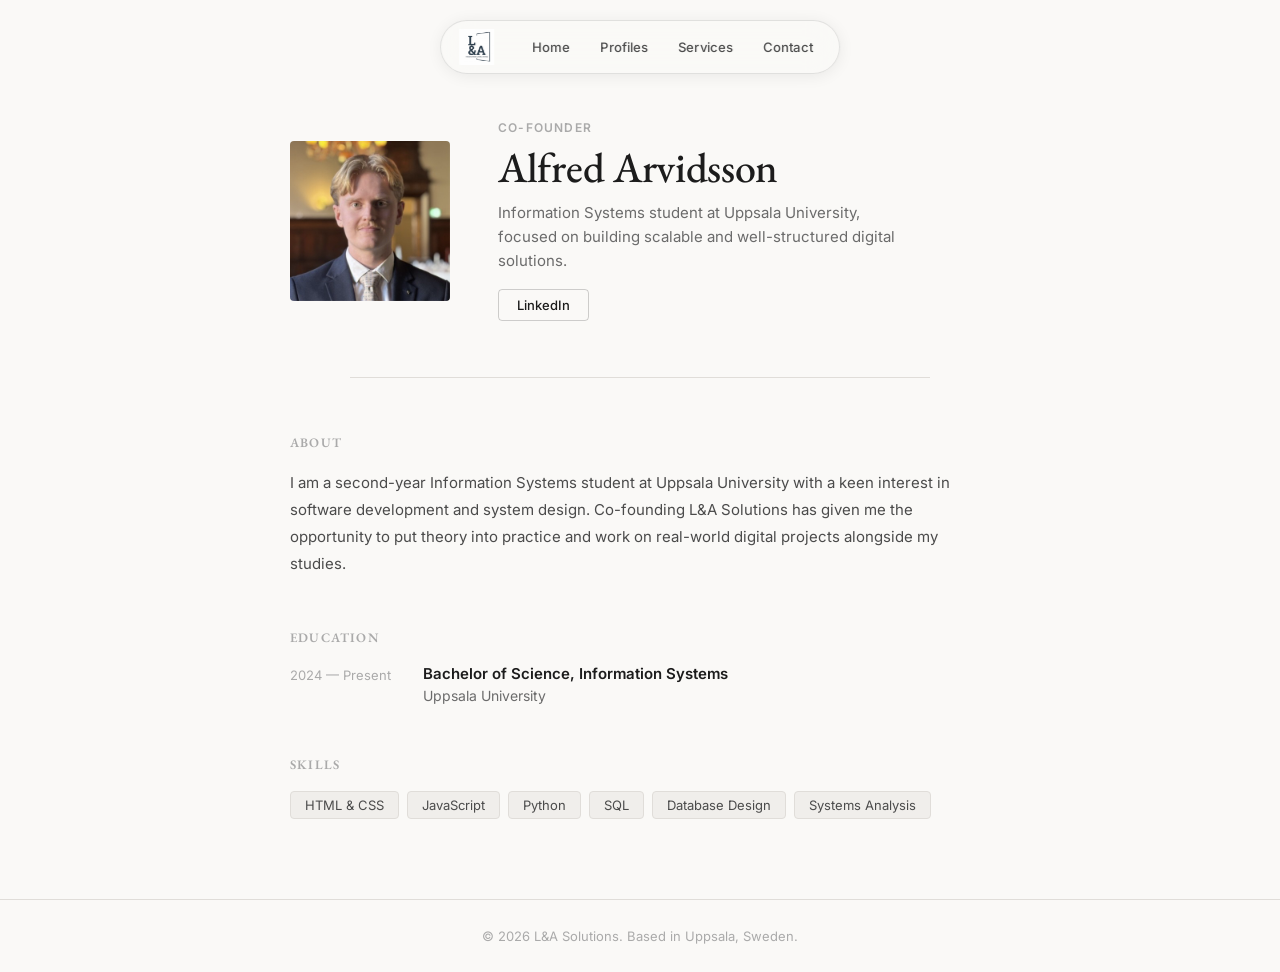
==== alfred.html @ 57d4ccfe "Moved to org" ====
<!DOCTYPE html>
<html lang="en">
<head>
    <meta charset="UTF-8">
    <meta name="viewport" content="width=device-width, initial-scale=1.0">
    <title>Alfred Arvidsson — L&A Solutions</title>
    <link rel="stylesheet" href="style.css">
    <link rel="stylesheet" href="profile.css">
</head>
<body>

    <header>
        <div class="header-container">
            <a href="index.html" class="logo-link"><img src="logo.png" alt="L&A Solutions" class="logo"></a>
            <nav>
                <ul class="menu">
                    <li><a href="index.html">Home</a></li>
                    <li class="dropdown">
                        <a href="#">Profiles</a>
                        <ul class="dropdown-menu">
                            <li><a href="linus.html">Linus Kammonen</a></li>
                            <li><a href="alfred.html">Alfred Arvidsson</a></li>
                        </ul>
                    </li>
                    <li><a href="services.html">Services</a></li>
                    <li><a href="contact.html">Contact</a></li>
                </ul>
            </nav>
        </div>
    </header>

    <main class="profile-main">

        <div class="profile-hero">
            <img src="alfred.jpg" alt="Alfred Arvidsson" class="profile-photo">
            <div class="profile-intro">
                <p class="profile-label">Co-founder</p>
                <h1>Alfred Arvidsson</h1>
                <p class="profile-tagline">Information Systems student at Uppsala University, focused on building scalable and well-structured digital solutions.</p>
                <a href="https://www.linkedin.com/in/arvidssonalfred/" target="_blank" class="linkedin-btn">
                    LinkedIn
                </a>
            </div>
        </div>

        <hr class="section-divider">

        <div class="profile-body">

            <div class="profile-section">
                <h2>About</h2>
                <p>
                    I am a second-year Information Systems student at Uppsala University with a keen interest in software development and system design. Co-founding L&amp;A Solutions has given me the opportunity to put theory into practice and work on real-world digital projects alongside my studies.
                </p>
            </div>

            <div class="profile-section">
                <h2>Education</h2>
                <div class="edu-item">
                    <div class="edu-meta">
                        <span class="edu-year">2024 — Present</span>
                    </div>
                    <div class="edu-detail">
                        <strong>Bachelor of Science, Information Systems</strong>
                        <span>Uppsala University</span>
                    </div>
                </div>
            </div>

            <div class="profile-section">
                <h2>Skills</h2>
                <div class="skills-grid">
                    <span class="skill-tag">HTML &amp; CSS</span>
                    <span class="skill-tag">JavaScript</span>
                    <span class="skill-tag">Python</span>
                    <span class="skill-tag">SQL</span>
                    <span class="skill-tag">Database Design</span>
                    <span class="skill-tag">Systems Analysis</span>
                </div>
            </div>

        </div>

    </main>

    <footer>
        <p>&copy; 2026 L&A Solutions. Based in Uppsala, Sweden.</p>
    </footer>

</body>
</html>
---- style.css ----
@import url('https://fonts.googleapis.com/css2?family=EB+Garamond:ital,wght@0,400;0,500;0,600;1,400&family=Inter:wght@400;500;600&display=swap');

* {
    margin: 0;
    padding: 0;
    box-sizing: border-box;
}

body {
    font-family: 'Inter', sans-serif;
    background-color: #faf9f7;
    color: #1c1c1c;
}

/* ── HEADER ── */
header {
    position: fixed;
    top: 20px;
    left: 50%;
    transform: translateX(-50%);
    z-index: 100;
    width: auto;
}

.header-container {
    display: flex;
    align-items: center;
    gap: 24px;
    padding: 8px 12px 8px 18px;
    background: rgba(250, 249, 247, 0.85);
    backdrop-filter: blur(16px);
    -webkit-backdrop-filter: blur(16px);
    border: 1px solid rgba(0, 0, 0, 0.1);
    border-radius: 50px;
    box-shadow: 0 2px 16px rgba(0, 0, 0, 0.07);
}

.logo-link {
    display: flex;
    align-items: center;
    flex-shrink: 0;
}

.logo {
    height: 36px;
    width: auto;
}

/* ── NAV ── */
nav ul.menu {
    list-style: none;
    display: flex;
    gap: 2px;
    margin: 0;
    padding: 0;
}

.menu a {
    text-decoration: none;
    color: #4b4b4b;
    font-size: 13px;
    font-weight: 500;
    padding: 6px 14px;
    border-radius: 50px;
    transition: background-color 0.15s, color 0.15s;
    white-space: nowrap;
    display: block;
    letter-spacing: 0.1px;
}

.menu a:hover {
    background-color: rgba(0, 0, 0, 0.05);
    color: #1c1c1c;
}

/* ── DROPDOWN ── */
.dropdown {
    position: relative;
}

.dropdown-menu {
    display: none;
    position: absolute;
    top: calc(100% + 10px);
    left: 50%;
    transform: translateX(-50%);
    background-color: #faf9f7;
    border: 1px solid rgba(0, 0, 0, 0.1);
    border-radius: 8px;
    list-style: none;
    padding: 6px;
    min-width: 190px;
    box-shadow: 0 8px 24px rgba(0, 0, 0, 0.08);
}

/* invisible bridge to prevent hover gap */
.dropdown::after {
    content: '';
    position: absolute;
    top: 100%;
    left: 0;
    right: 0;
    height: 10px;
}

.dropdown-menu li a {
    display: block;
    padding: 8px 14px;
    border-radius: 5px;
    color: #4b4b4b;
    font-size: 13px;
    font-weight: 500;
    text-decoration: none;
    transition: background-color 0.15s, color 0.15s;
}

.dropdown-menu li a:hover {
    background-color: rgba(0, 0, 0, 0.05);
    color: #1c1c1c;
}

.dropdown:hover .dropdown-menu {
    display: block;
}

/* ── MAIN OFFSET for fixed header ── */
main {
    padding-top: 90px;
}

/* ── HERO ── */
.hero {
    padding: 110px 60px 90px;
    max-width: 780px;
    margin: 0 auto;
    text-align: center;
}

.hero h1 {
    font-family: 'EB Garamond', Georgia, serif;
    font-size: 58px;
    font-weight: 500;
    line-height: 1.18;
    color: #1c1c1c;
    margin-bottom: 22px;
    letter-spacing: -0.5px;
}

.hero h1 em {
    font-style: normal;
    color: #3054ff;
}

.hero p {
    font-size: 16px;
    color: #6b6b6b;
    line-height: 1.75;
    margin-bottom: 38px;
    max-width: 580px;
    margin-left: auto;
    margin-right: auto;
}

.hero-buttons {
    display: flex;
    gap: 12px;
    justify-content: center;
    flex-wrap: wrap;
}

.btn-primary {
    background-color: transparent;
    color: #1c1c1c;
    padding: 11px 26px;
    border-radius: 4px;
    border: 1px solid rgba(0, 0, 0, 0.18);

    text-decoration: none;
    font-weight: 500;
    font-size: 13px;
    letter-spacing: 0.3px;
    transition: background-color 0.25s, border-color 0.25s;
}

.btn-primary:hover {
    background-color: #efefef;
}

.btn-secondary {
    background-color: #1c1c1c;
    color: #efefef;
    padding: 11px 26px;
    border-radius: 4px;
    border: 1px solid rgba(0, 0, 0, 0.18);
    text-decoration: none;
    font-weight: 500;
    font-size: 13px;
    letter-spacing: 0.3px;
    transition: background-color 0.25s, border-color 0.25s;
}

.btn-secondary:hover {
    
    background-color: #767474;
    color: #efefef;
}

/* ── SECTION ── */
section {
    padding: 80px 60px;
}

section h2 {
    font-family: 'EB Garamond', Georgia, serif;
    font-size: 34px;
    font-weight: 500;
    text-align: center;
    margin-bottom: 48px;
    color: #1c1c1c;
    letter-spacing: -0.3px;
}

/* ── CARDS ── */
.card-grid {
    display: grid;
    grid-template-columns: repeat(auto-fit, minmax(240px, 1fr));
    gap: 1px;
    max-width: 860px;
    margin: 0 auto;
    border: 1px solid #e0ddd9;
    border-radius: 6px;
    overflow: hidden;
}

.card {
    background-color: #ffffff;
    padding: 32px 28px;
    border-right: 1px solid #e0ddd9;
}

.card:last-child {
    border-right: none;
}

.card h3 {
    font-family: 'EB Garamond', Georgia, serif;
    font-size: 20px;
    font-weight: 500;
    margin-bottom: 10px;
    color: #1c1c1c;
}

.card p {
    font-size: 13px;
    color: #6b6b6b;
    line-height: 1.7;
}

/* ── DIVIDER ── */
.section-divider {
    border: none;
    border-top: 1px solid #e0ddd9;
    margin: 0 60px;
}

/* ── PAGE HERO (contact, services etc.) ── */
.page-hero {
    padding: 110px 60px 70px;
    max-width: 780px;
    margin: 0 auto;
    text-align: center;
}

.page-hero h1 {
    font-family: 'EB Garamond', Georgia, serif;
    font-size: 52px;
    font-weight: 500;
    line-height: 1.18;
    color: #1c1c1c;
    margin-bottom: 18px;
    letter-spacing: -0.5px;
}

.page-hero h1 em {
    font-style: normal;
    color: #3054ff;
}

.page-hero p {
    font-size: 16px;
    color: #6b6b6b;
    line-height: 1.75;
    max-width: 500px;
    margin: 0 auto;
}

/* ── CONTACT ── */
.contact-section {
    padding: 80px 60px;
}

.contact-grid {
    display: grid;
    grid-template-columns: 1fr 2fr;
    gap: 80px;
    max-width: 860px;
    margin: 0 auto;
}

.contact-info h2 {
    font-family: 'EB Garamond', Georgia, serif;
    font-size: 22px;
    font-weight: 500;
    color: #1c1c1c;
    margin-bottom: 28px;
    letter-spacing: -0.2px;
}

.info-item {
    display: flex;
    flex-direction: column;
    gap: 3px;
    margin-bottom: 20px;
}

.info-label {
    font-size: 11px;
    font-weight: 600;
    text-transform: uppercase;
    letter-spacing: 0.8px;
    color: #aaaaaa;
}

.info-item a,
.info-item span:not(.info-label) {
    font-size: 14px;
    color: #4b4b4b;
    text-decoration: none;
}

.info-item a:hover {
    color: #1c1c1c;
}

/* ── FORM ── */
.contact-form {
    display: flex;
    flex-direction: column;
    gap: 20px;
}

.form-group {
    display: flex;
    flex-direction: column;
    gap: 6px;
}

.form-group label {
    font-size: 12px;
    font-weight: 600;
    text-transform: uppercase;
    letter-spacing: 0.8px;
    color: #aaaaaa;
}

.form-group input,
.form-group textarea {
    font-family: 'Inter', sans-serif;
    font-size: 14px;
    color: #1c1c1c;
    background-color: #ffffff;
    border: 1px solid #e0ddd9;
    border-radius: 4px;
    padding: 10px 14px;
    outline: none;
    transition: border-color 0.15s;
    resize: vertical;
}

.form-group input::placeholder,
.form-group textarea::placeholder {
    color: #c0bdb9;
}

.form-group input:focus,
.form-group textarea:focus {
    border-color: #3054ff;
}

.contact-form .btn-primary {
    align-self: flex-start;
    cursor: pointer;
    border: none;
    font-family: 'Inter', sans-serif;
}

/* ── FOOTER ── */
footer {
    padding: 28px 60px;
    text-align: center;
    color: #aaaaaa;
    font-size: 13px;
    border-top: 1px solid #e0ddd9;
}

/* ── SERVICES PAGE ── */
.s-hero {
    padding: 140px 60px 100px;
    max-width: 900px;
    margin: 0 auto;
}

.s-hero-eyebrow {
    display: inline-flex;
    align-items: center;
    gap: 10px;
    font-size: 11px;
    font-weight: 600;
    letter-spacing: 1.8px;
    text-transform: uppercase;
    color: #6b8cff;
    margin-bottom: 32px;
}

.s-hero-eyebrow::before {
    content: '';
    display: block;
    width: 24px;
    height: 1px;
    background: #6b8cff;
}

.s-hero h1 {
    font-family: 'EB Garamond', Georgia, serif;
    font-size: clamp(42px, 6vw, 68px);
    font-weight: 500;
    line-height: 1.1;
    color: #1c1c1c;
    letter-spacing: -1px;
    margin-bottom: 28px;
    max-width: 720px;
}

.s-hero h1 em {
    font-style: italic;
    color: #3054ff;
}

.s-hero-sub {
    font-size: 15px;
    font-weight: 300;
    color: #555555;
    letter-spacing: 0.4px;
    font-family: 'Inter', sans-serif;
}

.s-hero-sub span {
    color: #3a3a3a;
    margin: 0 10px;
}

.s-rule {
    border: none;
    border-top: 1px solid #1e1e1e;
    margin: 0;
}

.s-grid-section {
    padding: 80px 60px 100px;
    max-width: 1100px;
    margin: 0 auto;
}

.s-grid {
    display: grid;
    grid-template-columns: repeat(3, 1fr);
    gap: 1px;
    background: #6b6a6a;
    border: 1px solid #6b6a6a;
    border-radius: 10px;
    overflow: hidden;
}

.s-card {
    background: #ffffff;
    border: 1px 0.1px solid #5c5c5c;
    padding: 44px 36px 40px;
    display: flex;
    flex-direction: column;
    gap: 0;
    transition: background 0.25s ease, transform 0.25s ease;
    position: relative;
    overflow: hidden;
}

.s-card::after {
    content: '';
    position: absolute;
    inset: 0;
    border: 1px solid transparent;
    border-radius: 0;
    transition: border-color 0.25s ease;
    pointer-events: none;
}

.s-card:hover {
    background: #141414;
    transform: translateY(-2px);
    z-index: 1;
    color: #ffffff;
}

.s-card:hover::after {
    border-color: rgba(107, 140, 255, 0.2);
}

.s-card-number {
    font-family: 'EB Garamond', Georgia, serif;
    font-size: 88px;
    font-weight: 400;
    line-height: 0.85;
    color: #1c1c1c;
    letter-spacing: -3px;
    margin-bottom: 32px;
    display: block;
    user-select: none;
}
.s-card:hover .s-card-number {
    color: #ffffff;
    transform: translateX(2px); /* Subtil rörelse åt höger för extra "pop" */

    text-shadow: 0 0 20px rgba(255, 255, 255, 0.1);
}
.s-card:hover .s-card-desc{

    color: #868686;
}
.s-card:hover .s-card-features ul li{


        /* texten nedanför desc */
}


.s-card-tag {
    font-size: 10px;
    font-weight: 600;
    letter-spacing: 2px;
    text-transform: uppercase;
    color: #6b8cff;
    margin-bottom: 12px;
}

.s-card h2 {
    font-family: 'EB Garamond', Georgia, serif;
    font-size: 26px;
    font-weight: 500;
    color: #504f4f;
    letter-spacing: -0.3px;
    margin-bottom: 16px;
    line-height: 1.2;
}

.s-card-desc {
    font-size: 13.5px;
    color: #666666;
    line-height: 1.75;
    margin-bottom: 28px;
    flex-grow: 1;
}

.s-card-features {
    list-style: none;
    display: flex;
    flex-direction: column;
    gap: 8px;
    border-top: 1px solid #1e1e1e;
    padding-top: 24px;
}

.s-card-features li {
    font-size: 12.5px;
    color: #555555;
    line-height: 1.5;
    display: flex;
    gap: 10px;
    align-items: baseline;
}

.s-card-features li::before {
    content: '–';
    color: #6b8cff;
    flex-shrink: 0;
    font-weight: 500;
}

.s-cta-wrapper {
    padding: 0 60px 120px;
}

.s-cta {
    max-width: 1100px;
    margin: 50px auto;
    border: 1px solid #5c5c5c;
    border-radius: 10px;
    padding: 72px 80px;
    display: grid;
    grid-template-columns: 1fr auto;
    gap: 40px;
    align-items: center;
    background: #ffffff;
    position: relative;
    overflow: hidden;
    transition: background 0.25s ease, transform 0.25s ease;

}

.s-cta::before {
    content: '';
    position: absolute;
    top: 0;
    left: 0;
    right: 0;
    height: 1px;
    background: linear-gradient(90deg, transparent, #6b8cff 50%, transparent);
    opacity: 0.4;
}

.s-cta:hover  {
    border-color: #ebeaea;
    background: #000000;
    transform: translateY(-2px);
    z-index: 1;

}
.s-cta:hover .s-cta-text h2{

    color: #e9e9e9;;


}
.s-cta:hover .s-cta-text p{

    color: #868686;
}
.s-cta::after {
    content: '';
    position: absolute;
    inset: 0;
    border: 1px solid transparent;
    border-radius: 0;
    transition: border-color 0.25s ease;
    pointer-events: none;
}


.s-cta-text h2 {
    font-family: 'EB Garamond', Georgia, serif;
    font-size: 38px;
    font-weight: 500;
    color: #1c1c1c;
    letter-spacing: -0.5px;
    margin-bottom: 12px;
    line-height: 1.15;
}

.s-cta-text p {
    font-size: 14px;
    color: #666666;
    line-height: 1.7;
    max-width: 440px;
}

.s-cta-btn {
    display: inline-block;
    background: #F0eee9;
    color: #111111;
    border: 1px solid #5c5c5c;

    font-family: 'Inter', sans-serif;
    font-size: 13px;
    font-weight: 600;
    letter-spacing: 0.2px;
    padding: 14px 28px;
    border-radius: 5px;
    text-decoration: none;
    white-space: nowrap;
    transition: background 0.15s ease, transform 0.15s ease, box-shadow 0.15s ease;
}

.s-cta-btn:hover {
    background: #ffffff;
    transform: translateY(-1px);
    box-shadow: 0 8px 24px rgba(107, 140, 255, 0.15);
}

@media (max-width: 900px) {
    .s-grid {
        grid-template-columns: 1fr;
    }

    .s-cta {
        grid-template-columns: 1fr;
        padding: 48px 40px;
        gap: 28px;
    }

    .s-cta-text h2 {
        font-size: 30px;
    }

    .s-grid-section,
    .s-hero,
    .s-cta-wrapper {
        padding-left: 24px;
        padding-right: 24px;
    }
}

@media (max-width: 640px) {
    .s-hero {
        padding-top: 110px;
        padding-bottom: 72px;
    }

    .s-hero-sub {
        display: flex;
        flex-direction: column;
        gap: 4px;
    }

    .s-hero-sub span {
        display: none;
    }

    .s-card {
        padding: 36px 28px 32px;
    }

    .s-card-number {
        font-size: 64px;
    }
}
---- profile.css ----
/* ── PROFILE PAGE ── */

.profile-main {
    max-width: 780px;
    margin: 0 auto;
    padding: 60px 40px 80px;
}

/* ── TOP SECTION: photo + intro ── */
.profile-hero {
    display: flex;
    align-items: center;
    gap: 48px;
    padding: 60px 0 56px;
}

.profile-photo {
    width: 160px;
    height: 160px;
    object-fit: cover;
    object-position: top;
    border-radius: 4px;
    flex-shrink: 0;
    filter: grayscale(15%);
}

.linus-photo-wrap {
    width: 160px;
    height: 160px;
    overflow: hidden;
    border-radius: 4px;
    flex-shrink: 0;
}

.linus-photo-wrap .profile-photo {
    width: 100%;
    height: 100%;
    transform: scale(2);
    transform-origin: center;
    border-radius: 0;
    flex-shrink: unset;
}

.profile-intro {
    display: flex;
    flex-direction: column;
    gap: 10px;
}

.profile-label {
    font-size: 12px;
    font-weight: 600;
    letter-spacing: 1.2px;
    text-transform: uppercase;
    color: #aaaaaa;
}

.profile-intro h1 {
    font-family: 'EB Garamond', Georgia, serif;
    font-size: 42px;
    font-weight: 500;
    color: #1c1c1c;
    line-height: 1.1;
    letter-spacing: -0.3px;
}

.profile-tagline {
    font-size: 15px;
    color: #6b6b6b;
    line-height: 1.6;
    max-width: 420px;
}

.linkedin-btn {
    display: inline-block;
    margin-top: 6px;
    font-size: 13px;
    font-weight: 500;
    color: #1c1c1c;
    text-decoration: none;
    border: 1px solid rgba(0, 0, 0, 0.18);
    border-radius: 4px;
    padding: 7px 18px;
    width: fit-content;
    transition: background-color 0.15s;
}

.linkedin-btn:hover {
    background-color: rgba(0, 0, 0, 0.04);
}

/* ── BODY SECTIONS ── */
.profile-body {
    padding-top: 56px;
    display: flex;
    flex-direction: column;
    gap: 52px;
}

.profile-section h2 {
    font-family: 'EB Garamond', Georgia, serif;
    font-size: 13px;
    font-weight: 600;
    letter-spacing: 1.2px;
    text-transform: uppercase;
    color: #aaaaaa;
    margin-bottom: 18px;
    text-align: left;
}

.profile-section p {
    font-size: 15px;
    color: #4b4b4b;
    line-height: 1.8;
}

/* ── EDUCATION ── */
.edu-item {
    display: flex;
    gap: 32px;
    align-items: flex-start;
}

.edu-year {
    font-size: 13px;
    color: #aaaaaa;
    white-space: nowrap;
    padding-top: 2px;
    min-width: 110px;
}

.edu-detail {
    display: flex;
    flex-direction: column;
    gap: 4px;
}

.edu-detail strong {
    font-size: 15px;
    font-weight: 600;
    color: #1c1c1c;
}

.edu-detail span {
    font-size: 14px;
    color: #6b6b6b;
}

/* ── SKILLS ── */
.skills-grid {
    display: flex;
    flex-wrap: wrap;
    gap: 8px;
}

.skill-tag {
    font-size: 13px;
    color: #4b4b4b;
    background-color: #f0eeeb;
    border: 1px solid #e0ddd9;
    border-radius: 4px;
    padding: 5px 14px;
}
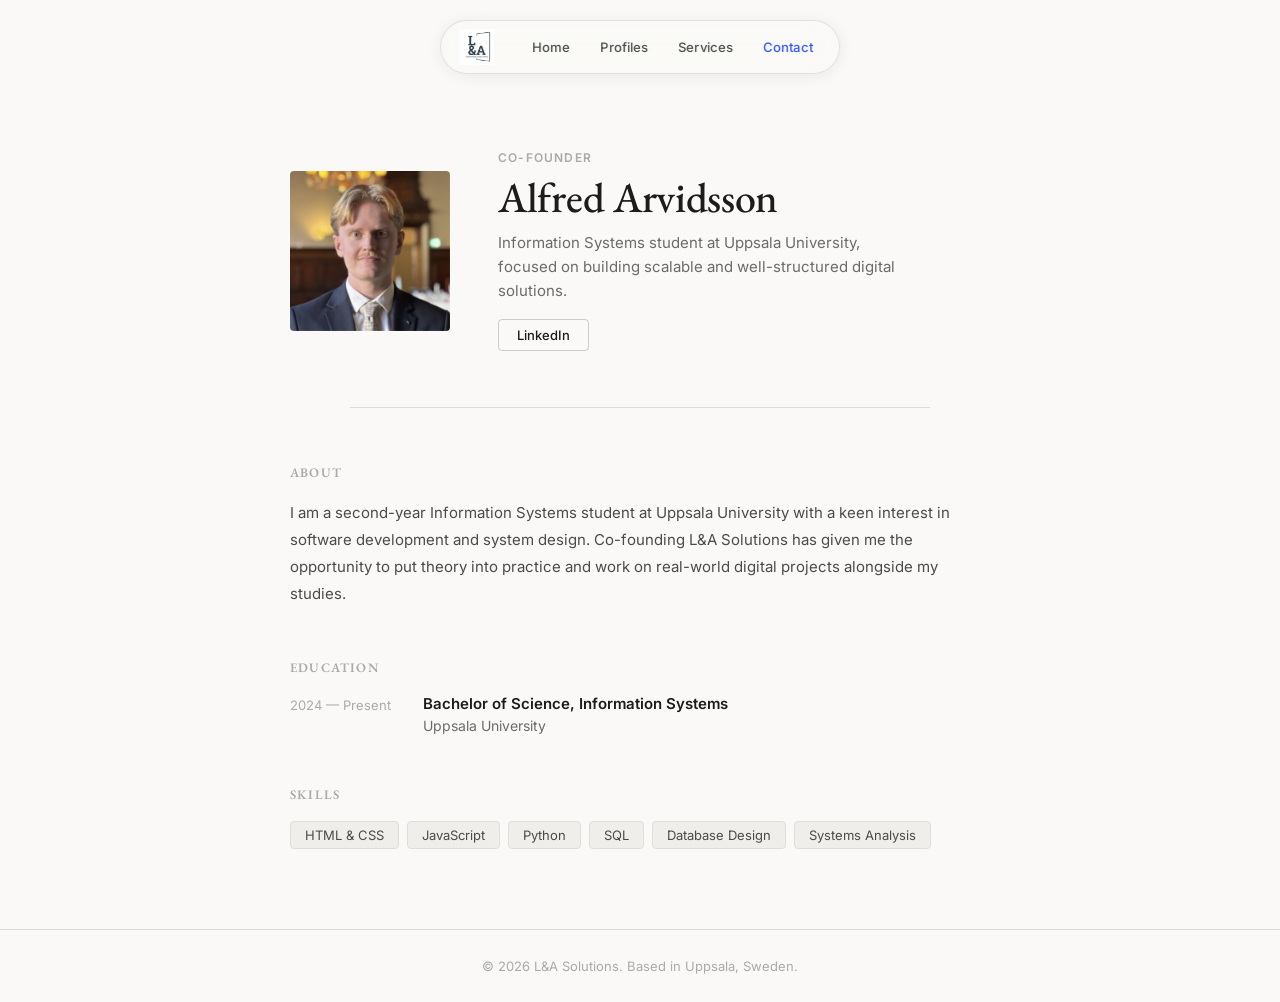
==== commit 0edb07fd: "fix horisontal overflow och blå contact button" ====
--- a/alfred.html
+++ b/alfred.html
@@ -23,7 +23,7 @@
                         </ul>
                     </li>
                     <li><a href="services.html">Services</a></li>
-                    <li><a href="contact.html">Contact</a></li>
+                    <li><a href="contact.html" class="contact-button">Contact</a></li>
                 </ul>
             </nav>
         </div>
--- a/style.css
+++ b/style.css
@@ -10,6 +10,7 @@
     font-family: 'Inter', sans-serif;
     background-color: #faf9f7;
     color: #1c1c1c;
+    overflow-x: hidden;
 }
 
 /* ── HEADER ── */
@@ -68,10 +69,10 @@
     letter-spacing: 0.1px;
 }
 
-.menu a:hover {
-    background-color: rgba(0, 0, 0, 0.05);
-    color: #1c1c1c;
-}
+    .menu a:hover {
+        background-color: rgba(0, 0, 0, 0.05);
+        color: #1c1c1c;
+    }
 
 /* ── DROPDOWN ── */
 .dropdown {
@@ -114,10 +115,10 @@
     transition: background-color 0.15s, color 0.15s;
 }
 
-.dropdown-menu li a:hover {
-    background-color: rgba(0, 0, 0, 0.05);
-    color: #1c1c1c;
-}
+    .dropdown-menu li a:hover {
+        background-color: rgba(0, 0, 0, 0.05);
+        color: #1c1c1c;
+    }
 
 .dropdown:hover .dropdown-menu {
     display: block;
@@ -136,30 +137,30 @@
     text-align: center;
 }
 
-.hero h1 {
-    font-family: 'EB Garamond', Georgia, serif;
-    font-size: 58px;
-    font-weight: 500;
-    line-height: 1.18;
-    color: #1c1c1c;
-    margin-bottom: 22px;
-    letter-spacing: -0.5px;
-}
-
-.hero h1 em {
-    font-style: normal;
-    color: #3054ff;
-}
-
-.hero p {
-    font-size: 16px;
-    color: #6b6b6b;
-    line-height: 1.75;
-    margin-bottom: 38px;
-    max-width: 580px;
-    margin-left: auto;
-    margin-right: auto;
-}
+    .hero h1 {
+        font-family: 'EB Garamond', Georgia, serif;
+        font-size: 58px;
+        font-weight: 500;
+        line-height: 1.18;
+        color: #1c1c1c;
+        margin-bottom: 22px;
+        letter-spacing: -0.5px;
+    }
+
+        .hero h1 em {
+            font-style: normal;
+            color: #3054ff;
+        }
+
+    .hero p {
+        font-size: 16px;
+        color: #6b6b6b;
+        line-height: 1.75;
+        margin-bottom: 38px;
+        max-width: 580px;
+        margin-left: auto;
+        margin-right: auto;
+    }
 
 .hero-buttons {
     display: flex;
@@ -174,7 +175,6 @@
     padding: 11px 26px;
     border-radius: 4px;
     border: 1px solid rgba(0, 0, 0, 0.18);
-
     text-decoration: none;
     font-weight: 500;
     font-size: 13px;
@@ -182,9 +182,9 @@
     transition: background-color 0.25s, border-color 0.25s;
 }
 
-.btn-primary:hover {
-    background-color: #efefef;
-}
+    .btn-primary:hover {
+        background-color: #efefef;
+    }
 
 .btn-secondary {
     background-color: #1c1c1c;
@@ -199,26 +199,25 @@
     transition: background-color 0.25s, border-color 0.25s;
 }
 
-.btn-secondary:hover {
-    
-    background-color: #767474;
-    color: #efefef;
-}
+    .btn-secondary:hover {
+        background-color: #767474;
+        color: #efefef;
+    }
 
 /* ── SECTION ── */
 section {
     padding: 80px 60px;
 }
 
-section h2 {
-    font-family: 'EB Garamond', Georgia, serif;
-    font-size: 34px;
-    font-weight: 500;
-    text-align: center;
-    margin-bottom: 48px;
-    color: #1c1c1c;
-    letter-spacing: -0.3px;
-}
+    section h2 {
+        font-family: 'EB Garamond', Georgia, serif;
+        font-size: 34px;
+        font-weight: 500;
+        text-align: center;
+        margin-bottom: 48px;
+        color: #1c1c1c;
+        letter-spacing: -0.3px;
+    }
 
 /* ── CARDS ── */
 .card-grid {
@@ -238,23 +237,23 @@
     border-right: 1px solid #e0ddd9;
 }
 
-.card:last-child {
-    border-right: none;
-}
-
-.card h3 {
-    font-family: 'EB Garamond', Georgia, serif;
-    font-size: 20px;
-    font-weight: 500;
-    margin-bottom: 10px;
-    color: #1c1c1c;
-}
-
-.card p {
-    font-size: 13px;
-    color: #6b6b6b;
-    line-height: 1.7;
-}
+    .card:last-child {
+        border-right: none;
+    }
+
+    .card h3 {
+        font-family: 'EB Garamond', Georgia, serif;
+        font-size: 20px;
+        font-weight: 500;
+        margin-bottom: 10px;
+        color: #1c1c1c;
+    }
+
+    .card p {
+        font-size: 13px;
+        color: #6b6b6b;
+        line-height: 1.7;
+    }
 
 /* ── DIVIDER ── */
 .section-divider {
@@ -269,30 +268,36 @@
     max-width: 780px;
     margin: 0 auto;
     text-align: center;
-}
-
-.page-hero h1 {
-    font-family: 'EB Garamond', Georgia, serif;
-    font-size: 52px;
-    font-weight: 500;
-    line-height: 1.18;
-    color: #1c1c1c;
-    margin-bottom: 18px;
-    letter-spacing: -0.5px;
-}
-
-.page-hero h1 em {
-    font-style: normal;
-    color: #3054ff;
-}
-
-.page-hero p {
-    font-size: 16px;
-    color: #6b6b6b;
-    line-height: 1.75;
-    max-width: 500px;
-    margin: 0 auto;
-}
+    
+}
+.header-container .contact-button {
+
+    color: #3054ff
+}
+    
+
+    .page-hero h1 {
+        font-family: 'EB Garamond', Georgia, serif;
+        font-size: 52px;
+        font-weight: 500;
+        line-height: 1.18;
+        color: #1c1c1c;
+        margin-bottom: 18px;
+        letter-spacing: -0.5px;
+    }
+
+        .page-hero h1 em {
+            font-style: normal;
+            color: #3054ff;
+        }
+
+    .page-hero p {
+        font-size: 16px;
+        color: #6b6b6b;
+        line-height: 1.75;
+        max-width: 500px;
+        margin: 0 auto;
+    }
 
 /* ── CONTACT ── */
 .contact-section {
@@ -338,9 +343,9 @@
     text-decoration: none;
 }
 
-.info-item a:hover {
-    color: #1c1c1c;
-}
+    .info-item a:hover {
+        color: #1c1c1c;
+    }
 
 /* ── FORM ── */
 .contact-form {
@@ -355,37 +360,37 @@
     gap: 6px;
 }
 
-.form-group label {
-    font-size: 12px;
-    font-weight: 600;
-    text-transform: uppercase;
-    letter-spacing: 0.8px;
-    color: #aaaaaa;
-}
-
-.form-group input,
-.form-group textarea {
-    font-family: 'Inter', sans-serif;
-    font-size: 14px;
-    color: #1c1c1c;
-    background-color: #ffffff;
-    border: 1px solid #e0ddd9;
-    border-radius: 4px;
-    padding: 10px 14px;
-    outline: none;
-    transition: border-color 0.15s;
-    resize: vertical;
-}
-
-.form-group input::placeholder,
-.form-group textarea::placeholder {
-    color: #c0bdb9;
-}
-
-.form-group input:focus,
-.form-group textarea:focus {
-    border-color: #3054ff;
-}
+    .form-group label {
+        font-size: 12px;
+        font-weight: 600;
+        text-transform: uppercase;
+        letter-spacing: 0.8px;
+        color: #aaaaaa;
+    }
+
+    .form-group input,
+    .form-group textarea {
+        font-family: 'Inter', sans-serif;
+        font-size: 14px;
+        color: #1c1c1c;
+        background-color: #ffffff;
+        border: 1px solid #e0ddd9;
+        border-radius: 4px;
+        padding: 10px 14px;
+        outline: none;
+        transition: border-color 0.15s;
+        resize: vertical;
+    }
+
+        .form-group input::placeholder,
+        .form-group textarea::placeholder {
+            color: #c0bdb9;
+        }
+
+        .form-group input:focus,
+        .form-group textarea:focus {
+            border-color: #3054ff;
+        }
 
 .contact-form .btn-primary {
     align-self: flex-start;
@@ -422,13 +427,13 @@
     margin-bottom: 32px;
 }
 
-.s-hero-eyebrow::before {
-    content: '';
-    display: block;
-    width: 24px;
-    height: 1px;
-    background: #6b8cff;
-}
+    .s-hero-eyebrow::before {
+        content: '';
+        display: block;
+        width: 24px;
+        height: 1px;
+        background: #6b8cff;
+    }
 
 .s-hero h1 {
     font-family: 'EB Garamond', Georgia, serif;
@@ -441,10 +446,10 @@
     max-width: 720px;
 }
 
-.s-hero h1 em {
-    font-style: italic;
-    color: #3054ff;
-}
+    .s-hero h1 em {
+        font-style: italic;
+        color: #3054ff;
+    }
 
 .s-hero-sub {
     font-size: 15px;
@@ -454,10 +459,10 @@
     font-family: 'Inter', sans-serif;
 }
 
-.s-hero-sub span {
-    color: #3a3a3a;
-    margin: 0 10px;
-}
+    .s-hero-sub span {
+        color: #3a3a3a;
+        margin: 0 10px;
+    }
 
 .s-rule {
     border: none;
@@ -493,26 +498,26 @@
     overflow: hidden;
 }
 
-.s-card::after {
-    content: '';
-    position: absolute;
-    inset: 0;
-    border: 1px solid transparent;
-    border-radius: 0;
-    transition: border-color 0.25s ease;
-    pointer-events: none;
-}
-
-.s-card:hover {
-    background: #141414;
-    transform: translateY(-2px);
-    z-index: 1;
-    color: #ffffff;
-}
-
-.s-card:hover::after {
-    border-color: rgba(107, 140, 255, 0.2);
-}
+    .s-card::after {
+        content: '';
+        position: absolute;
+        inset: 0;
+        border: 1px solid transparent;
+        border-radius: 0;
+        transition: border-color 0.25s ease;
+        pointer-events: none;
+    }
+
+    .s-card:hover {
+        background: #141414;
+        transform: translateY(-2px);
+        z-index: 1;
+        color: #ffffff;
+    }
+
+        .s-card:hover::after {
+            border-color: rgba(107, 140, 255, 0.2);
+        }
 
 .s-card-number {
     font-family: 'EB Garamond', Georgia, serif;
@@ -525,20 +530,20 @@
     display: block;
     user-select: none;
 }
+
 .s-card:hover .s-card-number {
     color: #ffffff;
     transform: translateX(2px); /* Subtil rörelse åt höger för extra "pop" */
 
     text-shadow: 0 0 20px rgba(255, 255, 255, 0.1);
 }
-.s-card:hover .s-card-desc{
-
+
+.s-card:hover .s-card-desc {
     color: #868686;
 }
-.s-card:hover .s-card-features ul li{
-
-
-        /* texten nedanför desc */
+
+.s-card:hover .s-card-features ul li {
+    /* texten nedanför desc */
 }
 
 
@@ -578,21 +583,21 @@
     padding-top: 24px;
 }
 
-.s-card-features li {
-    font-size: 12.5px;
-    color: #555555;
-    line-height: 1.5;
-    display: flex;
-    gap: 10px;
-    align-items: baseline;
-}
-
-.s-card-features li::before {
-    content: '–';
-    color: #6b8cff;
-    flex-shrink: 0;
-    font-weight: 500;
-}
+    .s-card-features li {
+        font-size: 12.5px;
+        color: #555555;
+        line-height: 1.5;
+        display: flex;
+        gap: 10px;
+        align-items: baseline;
+    }
+
+        .s-card-features li::before {
+            content: '–';
+            color: #6b8cff;
+            flex-shrink: 0;
+            font-weight: 500;
+        }
 
 .s-cta-wrapper {
     padding: 0 60px 120px;
@@ -612,46 +617,44 @@
     position: relative;
     overflow: hidden;
     transition: background 0.25s ease, transform 0.25s ease;
-
-}
-
-.s-cta::before {
-    content: '';
-    position: absolute;
-    top: 0;
-    left: 0;
-    right: 0;
-    height: 1px;
-    background: linear-gradient(90deg, transparent, #6b8cff 50%, transparent);
-    opacity: 0.4;
-}
-
-.s-cta:hover  {
-    border-color: #ebeaea;
-    background: #000000;
-    transform: translateY(-2px);
-    z-index: 1;
-
-}
-.s-cta:hover .s-cta-text h2{
-
-    color: #e9e9e9;;
-
-
-}
-.s-cta:hover .s-cta-text p{
-
-    color: #868686;
-}
-.s-cta::after {
-    content: '';
-    position: absolute;
-    inset: 0;
-    border: 1px solid transparent;
-    border-radius: 0;
-    transition: border-color 0.25s ease;
-    pointer-events: none;
-}
+}
+
+    .s-cta::before {
+        content: '';
+        position: absolute;
+        top: 0;
+        left: 0;
+        right: 0;
+        height: 1px;
+        background: linear-gradient(90deg, transparent, #6b8cff 50%, transparent);
+        opacity: 0.4;
+    }
+
+    .s-cta:hover {
+        border-color: #ebeaea;
+        background: #000000;
+        transform: translateY(-2px);
+        z-index: 1;
+    }
+
+        .s-cta:hover .s-cta-text h2 {
+            color: #e9e9e9;
+            ;
+        }
+
+        .s-cta:hover .s-cta-text p {
+            color: #868686;
+        }
+
+    .s-cta::after {
+        content: '';
+        position: absolute;
+        inset: 0;
+        border: 1px solid transparent;
+        border-radius: 0;
+        transition: border-color 0.25s ease;
+        pointer-events: none;
+    }
 
 
 .s-cta-text h2 {
@@ -676,7 +679,6 @@
     background: #F0eee9;
     color: #111111;
     border: 1px solid #5c5c5c;
-
     font-family: 'Inter', sans-serif;
     font-size: 13px;
     font-weight: 600;
@@ -688,11 +690,11 @@
     transition: background 0.15s ease, transform 0.15s ease, box-shadow 0.15s ease;
 }
 
-.s-cta-btn:hover {
-    background: #ffffff;
-    transform: translateY(-1px);
-    box-shadow: 0 8px 24px rgba(107, 140, 255, 0.15);
-}
+    .s-cta-btn:hover {
+        background: #ffffff;
+        transform: translateY(-1px);
+        box-shadow: 0 8px 24px rgba(107, 140, 255, 0.15);
+    }
 
 @media (max-width: 900px) {
     .s-grid {
@@ -729,9 +731,9 @@
         gap: 4px;
     }
 
-    .s-hero-sub span {
-        display: none;
-    }
+        .s-hero-sub span {
+            display: none;
+        }
 
     .s-card {
         padding: 36px 28px 32px;
@@ -742,3 +744,59 @@
     }
 }
 
+/* ── RESPONSIVE FOR CONTACT AND GENERAL ── */
+@media (max-width: 768px) {
+    .hero,
+    .page-hero {
+        padding: 80px 20px 60px;
+    }
+
+    section,
+    .contact-section {
+        padding: 60px 20px;
+    }
+
+    .contact-grid {
+        grid-template-columns: 1fr;
+        gap: 40px;
+    }
+
+    .section-divider {
+        margin: 0 20px;
+    }
+
+    footer {
+        padding: 20px;
+    }
+
+    .header-container {
+        padding: 8px 12px;
+        gap: 16px;
+    }
+
+    .menu a {
+        padding: 6px 10px;
+        font-size: 12px;
+    }
+}
+
+@media (max-width: 480px) {
+    .hero,
+    .page-hero {
+        padding: 60px 16px 40px;
+    }
+
+    section,
+    .contact-section {
+        padding: 40px 16px;
+    }
+
+    .section-divider {
+        margin: 0 16px;
+    }
+
+    footer {
+        padding: 16px;
+        font-size: 12px;
+    }
+}
--- a/profile.css
+++ b/profile.css
@@ -3,7 +3,7 @@
 .profile-main {
     max-width: 780px;
     margin: 0 auto;
-    padding: 60px 40px 80px;
+    padding: 90px 40px 80px;
 }
 
 /* ── TOP SECTION: photo + intro ── */
@@ -161,3 +161,66 @@
     border-radius: 4px;
     padding: 5px 14px;
 }
+
+/* ── RESPONSIVE ── */
+@media (max-width: 768px) {
+    .profile-main {
+        padding: 70px 20px 60px;
+    }
+
+    .profile-hero {
+        flex-direction: column;
+        gap: 32px;
+        text-align: center;
+    }
+
+    .profile-photo,
+    .linus-photo-wrap {
+        width: 120px;
+        height: 120px;
+    }
+
+    .profile-intro {
+        gap: 8px;
+    }
+
+    .profile-intro h1 {
+        font-size: 32px;
+    }
+
+    .profile-tagline {
+        max-width: none;
+    }
+
+    .edu-item {
+        flex-direction: column;
+        gap: 8px;
+    }
+
+    .edu-year {
+        min-width: auto;
+    }
+}
+
+@media (max-width: 480px) {
+    .profile-hero {
+        padding: 40px 0 40px;
+    }
+
+    .profile-main {
+        padding: 50px 16px 40px;
+    }
+
+    .profile-intro h1 {
+        font-size: 28px;
+    }
+
+    .skills-grid {
+        gap: 6px;
+    }
+
+    .skill-tag {
+        font-size: 12px;
+        padding: 4px 10px;
+    }
+}
